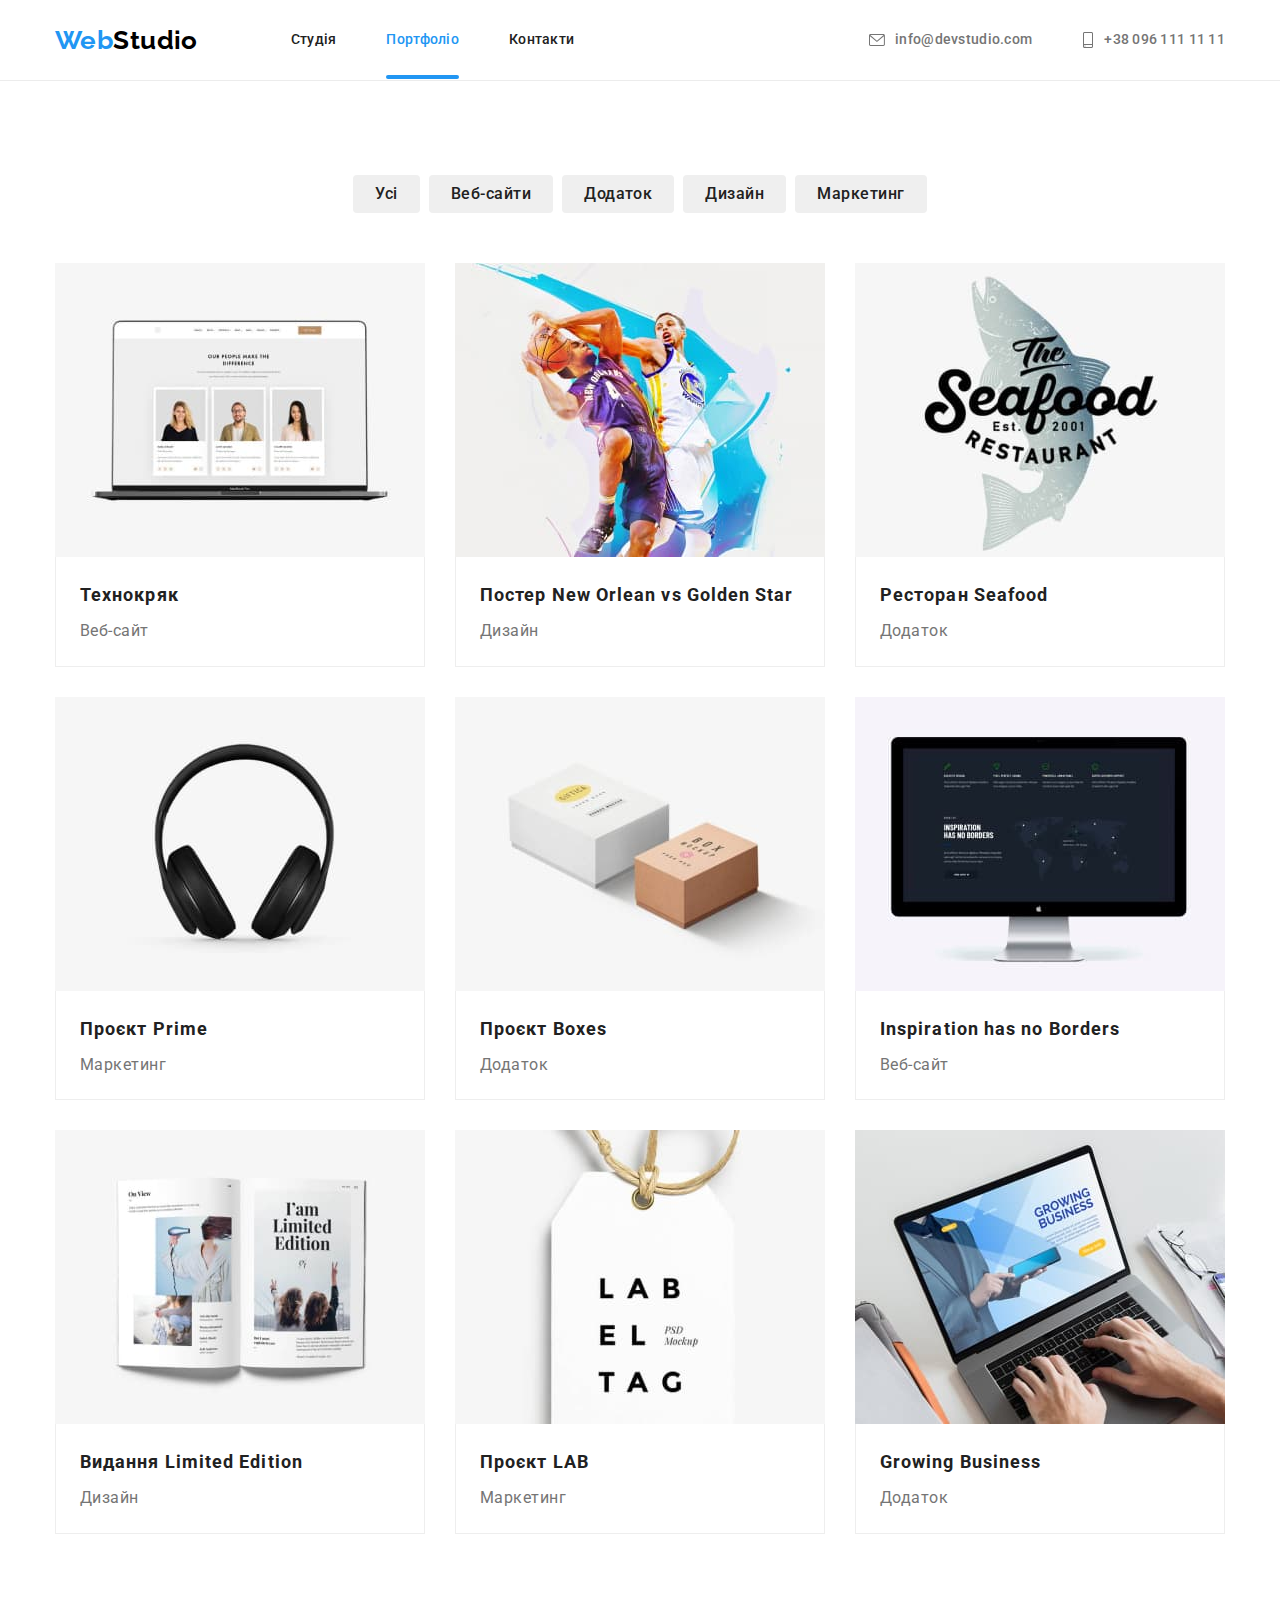
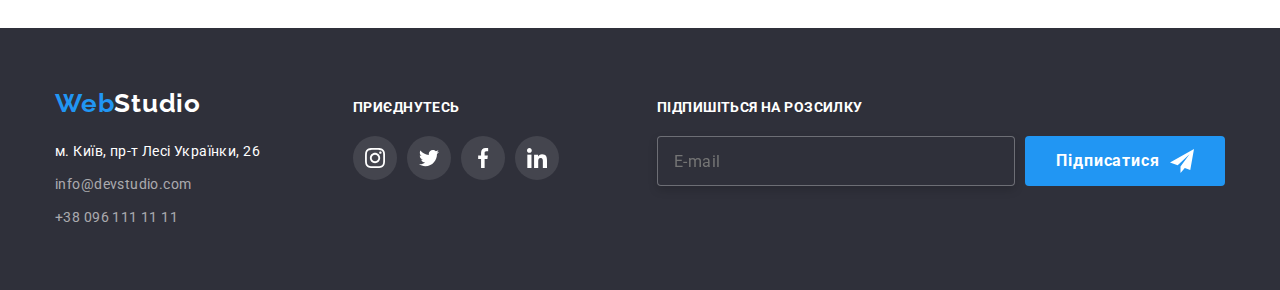
==== portfolio.html @ f1248fc9 "omg" ====
<!DOCTYPE html>
<html lang="uk">
  <head>
    <meta charset="UTF-8" />
    <meta http-equiv="X-UA-Compatible" content="IE=edge" />
    <meta name="viewport" content="width=device-width, initial-scale=1.0" />
    <link rel="preconnect" href="https://fonts.googleapis.com" />
    <link rel="preconnect" href="https://fonts.gstatic.com" crossorigin />
    <link
      href="https://fonts.googleapis.com/css2?family=Raleway:wght@700&family=Roboto:wght@400;500;700;900&display=swap"
      rel="stylesheet"
    />
    <title>Web Studio</title>
    <link
      rel="stylesheet"
      href="https://cdnjs.cloudflare.com/ajax/libs/modern-normalize/1.1.0/modern-normalize.min.css"
    />
    <link
      rel="stylesheet"
      href="https://cdnjs.cloudflare.com/ajax/libs/animate.css/4.1.1/animate.min.css"
    />
    <link rel="stylesheet" href="https://unpkg.com/aos@next/dist/aos.css" />
    <link rel="stylesheet" href="./сss/styles.css" />
    <link rel="stylesheet" href="./сss/icon.css" />
  </head>
  <body>
    <!-- Heder -->
    <header class="header">
      <nav class="container header-container">
        <a lang="en" href="./index.html" class="logo"> <span class="logoweb">Web</span>Studio </a>
        <ul class="site-nav list">
          <li class="site-nav-link"><a href="./index.html" class="link">Студія </a></li>
          <li class="site-nav-link">
            <a href="./portfolio.html" class="link curent">Портфоліо </a>
          </li>
          <li class="site-nav-link"><a href="Контакти" class="link">Контакти </a></li>
        </ul>
        <ul class="auth-nav list">
          <li class="nav-site icon-marg">
            <a href="mailto:info@devstudio.com" class="link-nav">
              <svg class="icon-nav">
                <use href="./images/symbol-defs.svg#icon-envelope"></use>
              </svg>
              info@devstudio.com
            </a>
          </li>
          <li class="nav-site">
            <a href="tel:+380961111111" class="link-nav">
              <svg class="icon-nav-list">
                <use href="./images/symbol-defs.svg#icon-smartphone"></use>
              </svg>
              +38 096 111 11 11
            </a>
          </li>
        </ul>
      </nav>
    </header>
    <main>
      <section class="section">
        <div class="container">
          <h1 class="visually-hidden">Фільтри</h1>
          <ul class="button list button-ul">
            <li class="button-li"><button type="button" class="button-portfolio">Усі</button></li>
            <li class="button-li">
              <button type="button" class="button-portfolio">Веб-сайти</button>
            </li>
            <li class="button-li">
              <button type="button" class="button-portfolio">Додаток</button>
            </li>
            <li class="button-li">
              <button type="button" class="button-portfolio">Дизайн</button>
            </li>
            <li class="button-li">
              <button type="button" class="button-portfolio">Маркетинг</button>
            </li>
          </ul>

          <ul class="foto-link">
            <li class="flex-elements">
              <a href="" class="link-filter">
                <div class="animation-portfolio">
                  <img src="./images/img1.jpg" alt="Веб-сайт" width="370" height="295" />
                  <p class="portfolio-text">
                    Ресурс пропонує комплексні пропозиції з різним рівнем функціоналу та сервісів.
                    Все це дозволить відвідувачу отримати вичерпні відомості про компанію чи
                    приватну особу.
                  </p>
                </div>
                <div class="border-foto">
                  <h2 class="filter">Технокряк</h2>
                  <p class="filter-foto">Веб-сайт</p>
                </div>
              </a>
            </li>
            <li class="flex-elements">
              <a href="" class="link-filter"
                ><div class="animation-portfolio">
                  <img src="./images/img2.jpg" alt="Веб-сайт" width="370" height="295" />
                  <p class="portfolio-text">
                    Ресурс пропонує комплексні пропозиції з різним рівнем функціоналу та сервісів.
                    Все це дозволить відвідувачу отримати вичерпні відомості про компанію чи
                    приватну особу.
                  </p>
                </div>
                <div class="border-foto">
                  <h2 class="filter">Постер New Orlean vs Golden Star</h2>
                  <p class="filter-foto">Дизайн</p>
                </div>
              </a>
            </li>
            <li class="flex-elements">
              <a href="" class="link-filter"
                ><div class="animation-portfolio">
                  <img src="./images/img3.jpg" alt="Веб-сайт" width="370" height="295" />
                  <p class="portfolio-text">
                    Ресурс пропонує комплексні пропозиції з різним рівнем функціоналу та сервісів.
                    Все це дозволить відвідувачу отримати вичерпні відомості про компанію чи
                    приватну особу.
                  </p>
                </div>
                <div class="border-foto">
                  <h2 class="filter">Ресторан Seafood</h2>
                  <p class="filter-foto">Додаток</p>
                </div></a
              >
            </li>
            <li class="flex-elements">
              <a href="" class="link-filter"
                ><div class="animation-portfolio">
                  <img src="./images/img4.jpg" alt="Веб-сайт" width="370" height="295" />
                  <p class="portfolio-text">
                    Ресурс пропонує комплексні пропозиції з різним рівнем функціоналу та сервісів.
                    Все це дозволить відвідувачу отримати вичерпні відомості про компанію чи
                    приватну особу.
                  </p>
                </div>
                <div class="border-foto">
                  <h2 class="filter">Проєкт Prime</h2>
                  <p class="filter-foto">Маркетинг</p>
                </div>
              </a>
            </li>
            <li class="flex-elements">
              <a href="" class="link-filter"
                ><div class="animation-portfolio">
                  <img src="./images/img5.jpg" alt="Веб-сайт" width="370" height="295" />
                  <p class="portfolio-text">
                    Ресурс пропонує комплексні пропозиції з різним рівнем функціоналу та сервісів.
                    Все це дозволить відвідувачу отримати вичерпні відомості про компанію чи
                    приватну особу.
                  </p>
                </div>
                <div class="border-foto">
                  <h2 class="filter">Проєкт Boxes</h2>
                  <p class="filter-foto">Додаток</p>
                </div></a
              >
            </li>
            <li class="flex-elements">
              <a href="" class="link-filter"
                ><div class="animation-portfolio">
                  <img src="./images/img6.jpg" alt="Веб-сайт" width="370" height="295" />
                  <p class="portfolio-text">
                    Ресурс пропонує комплексні пропозиції з різним рівнем функціоналу та сервісів.
                    Все це дозволить відвідувачу отримати вичерпні відомості про компанію чи
                    приватну особу.
                  </p>
                </div>
                <div class="border-foto">
                  <h2 class="filter">Inspiration has no Borders</h2>
                  <p class="filter-foto">Веб-сайт</p>
                </div></a
              >
            </li>
            <li class="flex-elements">
              <a href="" class="link-filter"
                ><div class="animation-portfolio">
                  <img src="./images/img7.jpg" alt="Веб-сайт" width="370" height="295" />
                  <p class="portfolio-text">
                    Ресурс пропонує комплексні пропозиції з різним рівнем функціоналу та сервісів.
                    Все це дозволить відвідувачу отримати вичерпні відомості про компанію чи
                    приватну особу.
                  </p>
                </div>
                <div class="border-foto">
                  <h2 class="filter">Видання Limited Edition</h2>
                  <p class="filter-foto">Дизайн</p>
                </div></a
              >
            </li>
            <li class="flex-elements">
              <a href="" class="link-filter">
                <div class="animation-portfolio">
                  <img src="./images/img8.jpg" alt="Веб-сайт" width="370" height="295" />
                  <p class="portfolio-text">
                    Ресурс пропонує комплексні пропозиції з різним рівнем функціоналу та сервісів.
                    Все це дозволить відвідувачу отримати вичерпні відомості про компанію чи
                    приватну особу.
                  </p>
                </div>
                <div class="border-foto">
                  <h2 class="filter">Проєкт LAB</h2>
                  <p class="filter-foto">Маркетинг</p>
                </div></a
              >
            </li>
            <li class="flex-elements">
              <a href="" class="link-filter"
                ><div class="animation-portfolio">
                  <img src="./images/img9.jpg" alt="Веб-сайт" width="370" height="295" />
                  <p class="portfolio-text">
                    Ресурс пропонує комплексні пропозиції з різним рівнем функціоналу та сервісів.
                    Все це дозволить відвідувачу отримати вичерпні відомості про компанію чи
                    приватну особу.
                  </p>
                </div>
                <div class="border-foto">
                  <h2 class="filter">Growing Business</h2>
                  <p class="filter-foto">Додаток</p>
                </div></a
              >
            </li>
          </ul>
        </div>
      </section>
    </main>
    <!-- adress -->
<footer class="footerbg">
      <div class="container container-foter">
        <div class="adresscont">
          <div class="logoclas">
            <a lang="en" href="./index.html" class="logofot">
              <span class="logo-fotweb">Web</span>Studio</a
            >
          </div>
          <address>
            <div class="conteiner-fot">
              <ul class="footer-nav list">
                <li class="navadress">
                  <a
                    href="https://goo.gl/maps/pRwfF4WAniWBqefx9"
                    target="_blank"
                    rel="noreferrer nofollow noopener"
                    class="footer-link navigation"
                    >м. Київ, пр-т Лесі Українки, 26
                  </a>
                </li>
                <li class="navadress">
                  <a href="mailto:info@devstudio.com" class="footer-link">info@devstudio.com</a>
                </li>
                <li class="navadress">
                  <a href="tel:+380961111111" class="footer-link">+38 096 111 11 11</a>
                </li>
              </ul>
            </div>
          </address>
        </div>
        <div class="conect footer1">
          <p class="fottext">Приєднутесь</p>
          <ul class="list-social">
            <li>
              <a href="https://www.instagram.com" class="link1">
                <svg width="20" height="20" class="icon-footer1">
                  <use href="./images/symbol-defs.svg#icon-instagram-2"></use>
                </svg>
              </a>
            </li>
            <li>
              <a href="https://twitter.com/" class="link1">
                <svg width="20" height="20" class="icon-footer1">
                  <use href="./images/symbol-defs.svg#icon-twitter-1"></use>
                </svg>
              </a>
            </li>
            <li>
              <a href="https://uk-ua.facebook.com/" class="link1">
                <svg width="20" height="20" class="icon-footer1">
                  <use href="./images/symbol-defs.svg#icon-facebook-1"></use>
                </svg>
              </a>
            </li>
            <li>
              <a href="https://ua.linkedin.com/" class="link1">
                <svg width="20" height="20" class="icon-footer1">
                  <use href="./images/symbol-defs.svg#icon-linkedin-1"></use>
                </svg>
              </a>
            </li>
          </ul>
        </div>
         <div class="box-telegram">
          <p class="fottext">Підпишіться на розсилку</p>
          <form class="box-social">
            <label for="mail" class="footer-label"> </label>
            <input type="mail" name="mail" id="mail" placeholder="E-mail" class="footer-input" />

            <button type="submit" class="button-box">
              Підписатися

              <svg width="24" height="24" class="icon-telegram">
                <use href="./images/symbol-defs.svg#icon-icon-send"></use>
              </svg>
            </button>
          </form>
        </div>
      </div>
    </footer>
    <div class="backdrop is-hidden" data-modal>
      <div class="modal">
        <button class="close-button" data-modal-close>
          <svg width="30" height="30" class="icon-close">
            <use href="./icomoon/symbol-defs.svg#icon-close"></use>
          </svg>
        </button>
      </div>
    </div>
    <script src="./js/modal.js"></script>
  </body>
</html>
    <script src="./js/modal.js"></script>
    <script>
      (() => {
        document.querySelector('.js-speaker-form').addEventListener('submit', e => {
          e.preventDefault();

          new FormData(e.currentTarget).forEach((value, name) => console.log(`${name}: ${value}`));

          e.currentTarget.reset();
        });
      })();
    </script>
  </body>
---- сss/styles.css ----
:root {
  --primary-text-color: rgba(33, 33, 33, 1);
  --logo-link-color: rgba(33, 150, 243, 1);
  --logo-color: rgba(0, 0, 0, 1);
  --primary-background-color: rgba(255, 255, 255, 1);
  --secondary-text: rgba(117, 117, 117, 1);
  --third-text: rgba(255, 255, 255, 0.6);
  --hero-color: rgba(47, 48, 58, 1);
  --active-button: rgba(24, 140, 232, 1);
  --second-background: rgba(245, 244, 250, 1);
  --color-border-heade: rgba(236, 236, 236, 1);
  --border-porfolio: rgba(238, 238, 238, 1);
  --background-overlay: rgba(196, 196, 196, 1);
}

body {
  font-family: 'Roboto', sans-serif;
  font-size: 14px;
  line-height: 1.71;
  letter-spacing: 0.03em;
  color: var(--primary-text-color);
  background-color: var(--primary-background-color);
}
/* сховав точки */

*::before *::after {
  box-sizing: border-box;
}

ul {
  list-style: none;
}

.visually-hidden {
  position: absolute;
  white-space: nowrap;
  width: 1px;
  height: 1px;
  overflow: hidden;
  border: 0;
  padding: 0;
  clip: rect(0 0 0 0);
  clip-path: inset(50%);
  margin: -1px;
}
/* pading margim */
h1,
h2,
h3,
h4,
h5,
h6,
p,
ul {
  margin: 0;
}
ul {
  padding-left: 0;
}
/* LOGOGOGOGOGOGOG */

.logo {
  font-family: 'Raleway', sans-serif;
  font-weight: 700;
  font-size: 26px;
  line-height: 1.2;
  color: var(--logo-color);
  text-decoration: none;
}
.logoweb {
  color: var(--logo-link-color);
}

.logo:focus {
  color: var(--logo-link-color);
}
/* NAVIGATION */
/* Portfolio */

.icon-marg {
  margin-right: 50px;
}

/*  полоска */
.link {
  position: relative;
  padding: 32px 0;
}
.curent::after {
  content: '';
  position: absolute;
  display: block;
  width: 100%;
  height: 4px;
  bottom: 0;
  background-color: var(--logo-link-color);
  border-radius: 2px;
}
/* полоска */
.site-nav .link {
  font-weight: 500;
  font-size: 14px;
  line-height: 1.14;
  letter-spacing: 0.02em;
  color: var(--primary-text-color);
  text-decoration: none;
  transition-duration: 250ms;
  transition-timing-function: cubic-bezier(0.4, 0, 0.2, 1);
}

.site-nav .link:hover,
.site-nav .link:focus {
  color: var(--logo-link-color);
}
/* tel+adress */
.auth-nav .link-nav {
  font-weight: 500;
  font-size: 14px;
  line-height: 1.14;
  letter-spacing: 0.02em;
  color: var(--secondary-text);
  text-decoration: none;
}
.link-nav {
  display: block;
  padding-top: 30px;
  padding-bottom: 30px;
  transition-duration: 250ms;
  transition-timing-function: cubic-bezier(0.4, 0, 0.2, 1);
}
.link-nav:hover,
.link-nav:focus {
  color: var(--logo-link-color);
}
.site-nav .link.curent {
  color: var(--logo-link-color);
}
.button-portfolio {
  font-family: inherit;
  font-weight: 500;
  font-size: 16px;
  line-height: 1.6;
  letter-spacing: 0.03em;
  border-radius: 4px;
  color: var(--primary-text-color);
  border: none;
  padding: 6px 22px;
  cursor: pointer;
  transition: background-color 250ms cubic-bezier(0.4, 0, 0.2, 1),
    color 250ms cubic-bezier(0.4, 0, 0.2, 1), box-shadow 250ms cubic-bezier(0.4, 0, 0.2, 1);
}
.button-portfolio:hover,
.button-portfolio:focus {
  background-color: var(--logo-link-color);
  color: var(--primary-background-color);
  box-shadow: 0px 3px 1px rgba(0, 0, 0, 0.1), 0px 1px 2px rgba(0, 0, 0, 0.08),
    0px 2px 2px rgba(0, 0, 0, 0.12);
}
.link-filter {
  text-decoration: none;
}
.filter {
  font-size: 18px;
  line-height: 2;
  letter-spacing: 0.06em;
  color: var(--primary-text-color);
  text-decoration: none;
  margin-bottom: 4px;
}
.filter-foto {
  font-size: 16px;
  line-height: 1.8;
  letter-spacing: 0.03em;
  color: var(--secondary-text);
  text-decoration: none;
}
/* footer */
.logofot {
  font-family: 'Raleway';
  font-style: normal;
  font-weight: 700;
  font-size: 26px;
  line-height: 1.2;
  letter-spacing: 0.03em;
  color: var(--primary-background-color);
  text-decoration: none;
}
.logo-fotweb {
  color: var(--logo-link-color);
}
/* adress */

.footer-nav .footer-link:hover,
.footer-nav .footer-link:focus {
  color: var(--logo-link-color);
}
.footer-nav :not(:first-child) {
  margin-top: 9px;
}
.footer-link {
  font-size: 14px;
  line-height: 1.7;
  letter-spacing: 0.03em;
  text-decoration: none;
  color: var(--third-text);
  transition-duration: 250ms;
  transition-timing-function: cubic-bezier(0.4, 0, 0.2, 1);
}
.navigation {
  color: var(--primary-background-color);
}

/* hero section */
.hero {
  background-image: linear-gradient(rgba(47, 48, 58, 0.4), rgba(47, 48, 58, 0.4)),
    url(../images/Img.jpg);
  max-width: 1600px;
  min-height: 600px;
  background-repeat: no-repeat;
  background-color: var(--background-overlay);
  background-size: cover;
  background-position: center;
  margin: 0 auto;
  text-align: center;
  padding-top: 200px;
  padding-bottom: 200px;
}
.hero-title {
  font-weight: 900;
  font-size: 44px;
  line-height: 1.36;
  letter-spacing: 0.06em;
  text-transform: uppercase;
  color: var(--primary-background-color);
}
.button-hero {
  font-family: inherit;
  font-weight: 700;
  font-size: 16px;
  line-height: 1.87;
  letter-spacing: 0.06em;
  color: var(--primary-background-color);
  background-color: var(--logo-link-color);
  cursor: pointer;
  border-radius: 4px;
  margin-top: 30px;
  padding: 10px 32px;
  transition: background-color 250ms cubic-bezier(0.4, 0, 0.2, 1),
    color 250ms cubic-bezier(0.4, 0, 0.2, 1), box-shadow 250ms cubic-bezier(0.4, 0, 0.2, 1);
}
.button-hero:hover,
.button-hero:focus {
  color: var(--primary-background-color);
  background-color: var(--active-button);
  box-shadow: 0px 4px 4px rgba(0, 0, 0, 0.15);
}
/* пер(peculiarities)-особливості  */
/* section 2  */

.textsextion {
  display: flex;
  gap: 30px;
}
.textbox .peculiarities :not(:first-child) {
  margin-left: 30px;
}
.peculiarities {
  font-size: 14px;
  line-height: 1.7;
  letter-spacing: 0.03em;
  text-transform: uppercase;
  margin-top: 30px;
}
.peculiarities-list {
  color: var(--secondary-text);
  margin-top: 10px;
}
/* section 3  */
.boxcard {
  display: flex;
  margin-top: 50px;
  gap: 30px;
}
.fotowork {
  width: calc((100% - 60px) / 3);
  display: flex;
  font-weight: 700;
  font-size: 14px;
  line-height: 1.14;
  text-align: center;
  text-transform: uppercase;
  color: var(--primary-background-color);
}
.section-list {
  padding-bottom: 94px;
}

.section-tittle {
  font-weight: 700;
  font-size: 36px;
  line-height: 1.16;
  letter-spacing: 0.03em;
  text-align: center;
  color: var(--primary-text-color);
}
/* section team */

.section-team {
  background-color: var(--second-background);
}
.team-foto-link {
  display: flex;
  margin-top: 50px;
}
.team-workers {
  width: calc((100% - 90px) / 4);
  background-color: var(--primary-background-color);
}
.borderteam {
  padding-top: 30px;
  padding-bottom: 30px;
}

.team-workers:not(:first-child) {
  margin-left: 30px;
}
.team-work {
  margin-top: 10px;
  margin-bottom: 16px;
  text-align: center;
  font-size: 16px;
  line-height: 1.2;
  color: var(--secondary-text);
}

.team {
  font-weight: 500;
  font-size: 16px;
  line-height: 1.2;
  color: var(--primary-text-color);
  text-align: center;
}

/* /* cursor зі значенням pointer. */
/* cursor: pointer; */
/*  */
address {
  font-style: normal;
}
.container {
  width: 1200px;
  padding-left: 15px;
  padding-right: 15px;
  margin-left: auto;
  margin-right: auto;
}
.header-container {
  display: flex;
}
.site-nav {
  display: flex;
  align-items: center;
}
.auth-nav {
  display: flex;
  align-items: center;
  margin-left: auto;
}
.logo {
  margin-left: 0;
  padding-top: 25px;
  padding-bottom: 24px;
}
.site-nav {
  margin-left: 93px;
}
.site-nav-link:not(:first-child) {
  margin-left: 50px;
}

.footerbg {
  padding-top: 60px;
  padding-bottom: 60px;
  background-color: var(--hero-color);
}

.team-workers {
  box-shadow: 0px 1px 3px rgba(0, 0, 0, 0.12), 0px 1px 1px rgba(0, 0, 0, 0.14),
    0px 2px 1px rgba(0, 0, 0, 0.2);
  border-radius: 0px 0px 4px 4px;
}
/* portfolio */
.button {
  display: flex;
  justify-content: center;
}
.button :not(:last-child) {
  margin-right: 9px;
}

.header {
  border-bottom: 1px solid var(--color-border-heade);
}
.section {
  padding-top: 94px;
  padding-bottom: 94px;
}
.foto-link {
  display: flex;
  flex-wrap: wrap;
  margin-top: 50px;
  gap: 30px;
}

.flex-elements {
  background-color: var(--primary-background-color);
}
.link-filter {
  display: block;
}
.link-filter:hover,
.link-filter:focus {
  box-shadow: 0px 1px 1px rgba(0, 0, 0, 0.12), 0px 4px 4px rgba(0, 0, 0, 0.06),
    1px 4px 6px rgba(0, 0, 0, 0.16);
}
.logoclas {
  margin-bottom: 20px;
}
.foterclass :not(:first-child) {
  margin-top: 9px;
}
.border-foto {
  border-bottom-width: 1px;
  border-bottom-style: solid;
  border-left-width: 1px;
  border-left-style: solid;
  border-right-width: 1px;
  border-right-style: solid;
  border-color: var(--border-porfolio);
  padding-top: 20px;
  padding-bottom: 20px;
  padding-left: 24px;
  padding-right: 24px;
}
.border-foto {
  display: block;
}
img {
  display: block;
  height: auto;
  max-width: 100%;
}
/* /testststststststs */
.footerbg {
  display: flex;
  align-items: baseline;
}
---- сss/icon.css ----
:root {
  --hover-icon: rgba(117, 117, 117, 1);
  --primary-text-color: rgba(33, 33, 33, 1);
  --logo-link-color: rgba(33, 150, 243, 1);
  --logo-color: rgba(0, 0, 0, 1);
  --primary-background-color: rgba(255, 255, 255, 1);
  --secondary-text: rgba(117, 117, 117, 1);
  --third-text: rgba(255, 255, 255, 0.6);
  --hero-color: rgba(47, 48, 58, 1);
  --active-button: rgba(24, 140, 232, 1);
  --second-background: rgba(245, 244, 250, 1);
  --color-border-heade: rgba(236, 236, 236, 1);
  --border-porfolio: rgba(238, 238, 238, 1);
  --color-mini-iconrgbargba: rgba(175, 177, 184, 1);
  --background-overlay: rgba(196, 196, 196, 1);
  --portfolio-hover: rgba(33, 150, 243, 0.9);
  --border-modal-: rgba(33, 33, 33, 0.2);
}

.icon-nav {
  display: block;
  height: 20px;
  width: 16px;
  margin-right: 10px;
  fill: var(--hover-icon);
}
.icon-nav-list {
  display: block;
  height: 16px;
  width: 12px;
  margin-right: 10px;
  fill: var(--hover-icon);
}

.link-nav {
  display: flex;
  align-items: center;
  transition-duration: 250ms;
  transition-timing-function: cubic-bezier(0.4, 0, 0.2, 1);
}
.link-nav:hover svg,
.link-nav:focus svg {
  fill: var(--logo-link-color);
}

.icon-list {
  display: flex;
  align-items: center;
  justify-content: center;
  width: 270px;
  height: 120px;
  background-color: #f5f4fa;
  border-radius: 4px;
}
.antena {
  width: 70px;
  height: 70px;
}
.pading-list {
  margin-bottom: 50px;
}

.fottext {
  color: var(--primary-background-color);
  font-weight: 700;
  font-size: 14px;
  line-height: 1.14;
  letter-spacing: 0.03em;
  text-transform: uppercase;
}

.container-foter {
  display: flex;
  align-items: baseline;
}

.conect {
  margin-left: 93px;
}
.container .list-social {
  display: flex;
  align-items: baseline;
  gap: 10px;
  margin-top: 20px;
}
.footer1 .link1 {
  width: 44px;
  height: 44px;
  display: flex;
  border-radius: 50px;
  justify-content: center;
  align-items: center;
  background-color: rgba(255, 255, 255, 0.1);
  fill: var(--primary-background-color);
  transition-duration: 250ms;
  transition-timing-function: cubic-bezier(0.4, 0, 0.2, 1);
}
.footer1 .link1:hover,
.footer1 .link1:focus {
  background-color: var(--logo-link-color);
  fill: var(--primary-background-color);
}
.footer2 .link2 {
  width: 44px;
  height: 44px;
  display: flex;
  border-radius: 50px;
  justify-content: center;
  align-items: center;
  background-color: var(--primary-background-color);
  fill: var(--color-mini-iconrgbargba);
  transition-duration: 250ms;
  transition-timing-function: cubic-bezier(0.4, 0, 0.2, 1);
}
.footer2 .link2:hover,
.footer2 .link2:focus {
  background-color: var(--logo-link-color);
  fill: var(--primary-background-color);
}
.footer2 {
  display: flex;
  justify-content: center;
  gap: 10px;
}
.list-comandos {
  display: flex;
}

.footer3 .link3 {
  width: 170px;
  height: 92px;
  display: flex;
  justify-content: center;
  align-items: center;
  border: 1px solid rgba(175, 177, 184, 1);
  background-color: var(--primary-background-color);
  fill: var(--color-mini-iconrgbargba);
  gap: 30px;
  border-radius: 4px;
  transition-duration: 250ms;
  transition-timing-function: cubic-bezier(0.4, 0, 0.2, 1);
}
.footer3 .link3:hover,
.footer3 .link3:focus {
  fill: rgba(33, 150, 243, 1);
  background-color: var(--primary-background-color);
  border: 1px solid var(--logo-link-color);
}
.list-social3 {
  display: flex;
  gap: 30px;
}
/*  5 дз */
/*  !!!!!!!!!!!!!!!!!!!!!!!!!!!!!*/
/* .box-thumb:hover::before {
  opacity: 1;
} */
.box-thumb {
  position: relative;
}
.text-programe {
  width: 100%;
  height: 70px;
  position: absolute;
  display: flex;
  justify-content: center;
  align-items: center;
  background-color: rgba(47, 48, 58, 0.8);
  left: 0;
  bottom: 0;
}
/* !!!!!!!!!!!!!!!!!!!!!!!!!!!! */
/* PORTFOLIO */
.animation-portfolio {
  position: relative;
  overflow: hidden;
}

.portfolio-text {
  display: block;
  position: absolute;
  width: 100%;
  height: 100%;
  padding: 63px 24px;
  top: 0;
  left: 0;
  font-size: 18px;
  line-height: 1.4;
  letter-spacing: 0.03em;
  color: var(--primary-background-color);
  transform: translateY(100%);
  transition-duration: 250ms;
  transition-timing-function: cubic-bezier(0.4, 0, 0.2, 1);
}

.flex-elements:hover .portfolio-text {
  transform: translateY(0);
  background-color: var(--portfolio-hover);
}
/* PORTFOLIO */
/* modal+backdrop */
.backdrop {
  position: fixed;
  top: 0;
  left: 0;
  width: 100%;
  height: 100vh;
  background: rgba(0, 0, 0, 0.2);
  opacity: 1;
  transition: 250ms cubic-bezier(0.4, 0, 0.2, 1);
}
.modal {
  flex-direction: column;
  width: 521px;
  height: 581px;
  position: absolute;
  top: 50%;
  left: 50%;
  background-color: var(--primary-background-color);
  box-shadow: 0px 1px 3px rgba(0, 0, 0, 0.12), 0px 1px 1px rgba(0, 0, 0, 0.14),
    0px 2px 1px rgba(0, 0, 0, 0.2);
  border-radius: 4px;
  transform: translate(-50%, -50%) scale(1);
  transition: transform 250ms cubic-bezier(0.4, 0, 0.2, 1);
}
.is-hidden {
  opacity: 0;
  visibility: hidden;
  pointer-events: none;
}
.backdrop .is-hidden .modal {
  transform: translate(-50%, -50%) scale(0.7);
}
.close-button {
  display: flex;
  justify-content: center;
  align-items: center;
  position: absolute;
  width: 30px;
  height: 30px;
  right: 8px;
  top: 8px;
  border-radius: 50px;
  cursor: pointer;
  border: 1px solid rgba(0, 0, 0, 0.1);
}
/* icon button */
.icon-close {
  position: absolute;
  border-radius: 50px;
  border: 1px solid rgba(0, 0, 0, 0.1);
  background-color: var(--primary-background-color);
}
.close-button:hover,
.close-button:focus {
  fill: var(--logo-link-color);
}

/* Adds animation when hovering. */
.box-telegram {
  margin-left: auto;
}
.footer-input {
  width: 358px;
  height: 50px;
  padding-left: 16px;
  border: 1px solid rgba(255, 255, 255, 0.3);
  filter: drop-shadow(0px 4px 4px rgba(0, 0, 0, 0.15));
  border-radius: 4px;
  background-color: var(--hero-color);
  font-size: 16px;
  line-height: 1.25;
  color: rgba(255, 255, 255, 0.6);
  display: flex;
  align-items: center;
  letter-spacing: 0.03em;
}

.box-social {
  display: flex;
  margin-top: 20px;
}
.button-box > .icon-telegram {
  margin-left: 10px;
}
.button-box {
  width: 200px;
  display: flex;
  align-items: center;
  justify-content: center;
  margin-left: 10px;
  font-family: inherit;
  font-weight: 700;
  font-size: 16px;
  line-height: 1.87;
  letter-spacing: 0.06em;
  color: var(--primary-background-color);
  background-color: var(--logo-link-color);
  cursor: pointer;
  border: none;
  border-radius: 4px;
  transition: background-color 250ms cubic-bezier(0.4, 0, 0.2, 1),
    color 250ms cubic-bezier(0.4, 0, 0.2, 1), box-shadow 250ms cubic-bezier(0.4, 0, 0.2, 1);
}
.button-box:hover,
.button-box:focus {
  color: var(--primary-background-color);
  background-color: var(--active-button);
  box-shadow: 0px 4px 4px rgba(0, 0, 0, 0.15);
}

.button-moadal {
  font-family: inherit;
  font-weight: 700;
  font-size: 16px;
  line-height: 1.87;
  letter-spacing: 0.06em;
  color: var(--primary-background-color);
  background-color: var(--logo-link-color);
  cursor: pointer;
  border-radius: 4px;
  padding: 10px 32px;
  transition: background-color 250ms cubic-bezier(0.4, 0, 0.2, 1),
    color 250ms cubic-bezier(0.4, 0, 0.2, 1), box-shadow 250ms cubic-bezier(0.4, 0, 0.2, 1);
}
.button-modal:hover,
.button-modal:focus {
  color: var(--primary-background-color);
  background-color: var(--active-button);
  box-shadow: 0px 4px 4px rgba(0, 0, 0, 0.15);
}

.button-moadal {
  font-family: inherit;
  font-weight: 700;
  font-size: 16px;
  line-height: 1.87;
  letter-spacing: 0.06em;
  color: var(--primary-background-color);
  background-color: var(--logo-link-color);
  cursor: pointer;
  border-radius: 4px;
  padding: 10px 32px;
  transition: background-color 250ms cubic-bezier(0.4, 0, 0.2, 1),
    color 250ms cubic-bezier(0.4, 0, 0.2, 1), box-shadow 250ms cubic-bezier(0.4, 0, 0.2, 1);
}
.button-modal:hover,
.button-modal:focus {
  color: var(--primary-background-color);
  background-color: var(--active-button);
  box-shadow: 0px 4px 4px rgba(0, 0, 0, 0.15);
}

.modal-text {
  font-style: normal;
  font-weight: 700;
  font-size: 20px;
  line-height: 1.15;
  text-align: center;
  letter-spacing: 0.03em;
  margin-bottom: 2px;
}
.button-modal {
  font-weight: 700;
  font-size: 16px;
  line-height: 1.87;
  letter-spacing: 0.06em;
  color: var(--primary-background-color);
  background-color: var(--logo-link-color);
  cursor: pointer;
  border: none;
  border-radius: 4px;
  padding: 10px 52px;
  margin-top: 30px;
  transition: background-color 250ms cubic-bezier(0.4, 0, 0.2, 1),
    color 250ms cubic-bezier(0.4, 0, 0.2, 1), box-shadow 250ms cubic-bezier(0.4, 0, 0.2, 1);
}
.button-modal:hover,
.button-modal:focus {
  color: var(--primary-background-color);
  background-color: var(--active-button);
  box-shadow: 0px 4px 4px rgba(0, 0, 0, 0.15);
}
.modal {
  padding: 40px 40px;
}
.contract-text {
  color: var(--secondary-text);
  border-radius: 4px;
  transition: border 2500ms cubic-bezier(0.4, 0, 0.2, 1);
  margin-top: 20px;
}

.contract-link {
  color: var(--logo-link-color);
  text-decoration: none;
  text-decoration-line: underline;
}
.modal-transformation {
  display: flex;
  flex-direction: column;
  margin-top: 10px;
}
.input-wrap {
  position: relative;
}
.modal-transformation svg {
  position: absolute;
  top: 50%;
  left: 12px;
  transform: translatey(-50%);
}
textarea::placeholder {
  color: rgba(117, 117, 117, 0.5);
  font-style: normal;
  font-weight: 400;
  font-size: 12px;
  line-height: 1.15;
  letter-spacing: 0.01em;
}
textarea {
  resize: none;
  border: 1px solid var(--border-modal-);
  border-radius: 4px;
  padding: 0;
  padding-left: 16px;
  padding-top: 12px;
  outline: none;
  transition: border 250ms cubic-bezier(0.4, 0, 0.2, 1);
  font-style: normal;
  font-weight: 400;
  font-size: 12px;
  line-height: 1.15;
  letter-spacing: 0.01em;
}

.modal-transformation input {
  width: 100%;
  height: 40px;
  padding-left: 42px;
  border-radius: 4px;
  border: 1px solid var(--border-modal-);
  outline: none;
  transition: border 250ms cubic-bezier(0.4, 0, 0.2, 1);
}

.modal-transformation > .primary-label {
  display: flex;
  flex-direction: column;
  font-weight: 400;
  font-size: 12px;
  line-height: 1.14;
  letter-spacing: 0.01em;
  color: var(--secondary-text);
  margin-bottom: 4px;
}
.modal-submit {
  display: flex;
  justify-content: center;
}
.modal-transformation svg {
  transition: fill 250ms cubic-bezier(0.4, 0, 0.2, 1);
}
.modal-transformation:focus-within svg {
  fill: var(--logo-link-color);
}
.modal-transformation:focus-within textarea {
  border: 1px solid var(--logo-link-color);
}
.modal-transformation:focus-within input {
  border: 1px solid var(--logo-link-color);
}

.label {
  display: flex;
  align-items: center;
  justify-content: center;
}
.checkbox {
  position: absolute;
  width: 1px;
  height: 1px;
  overflow: hidden;
  border: 0;
  padding: 0;
  clip: rect(0 0 0 0);
  margin: -1px;
}
.checkbox:checked + .icon-contr {
  background-color: var(--logo-link-color);
  background-size: contain;
  background-origin: content-box;
  border-color: var(--logo-link-color);
}

.icon-contr {
  display: inline-block;
  border: 2px solid var(--primary-text-color);
  border-radius: 2px;
  margin-right: 10px;
}
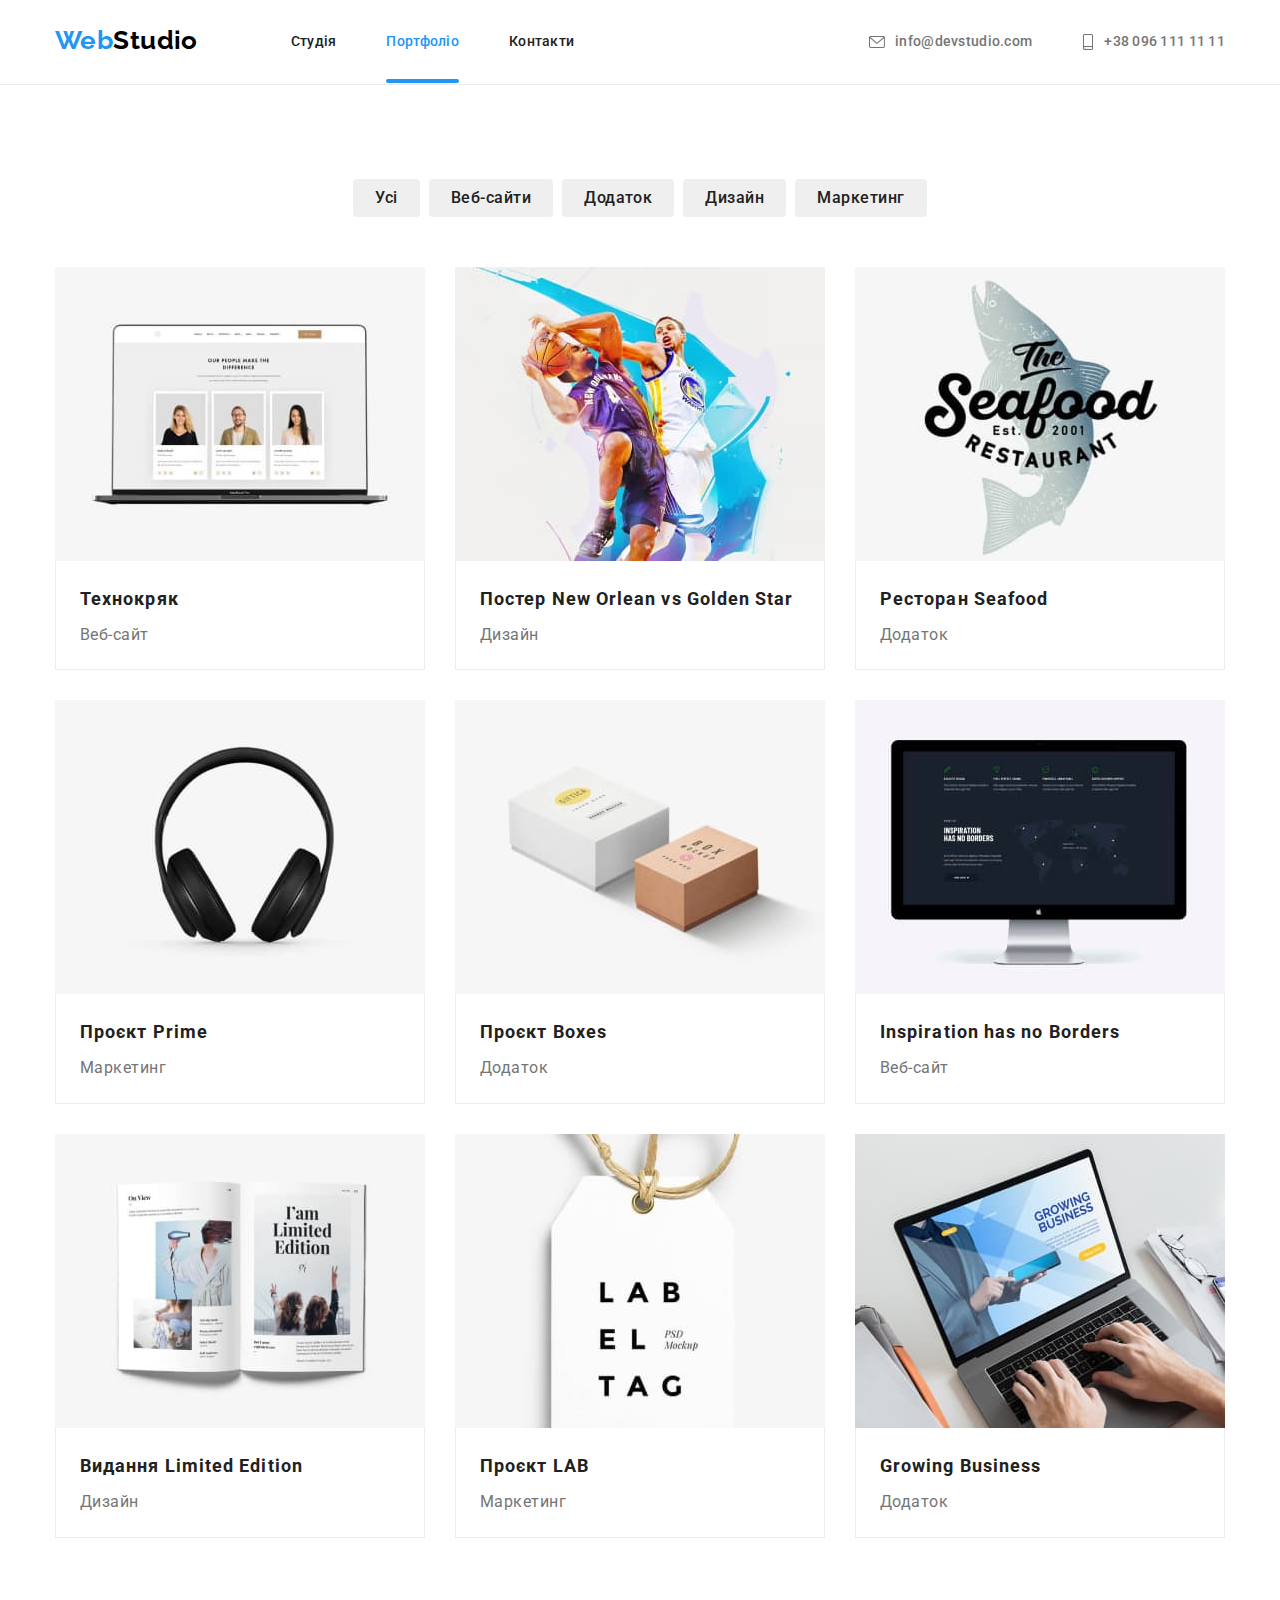
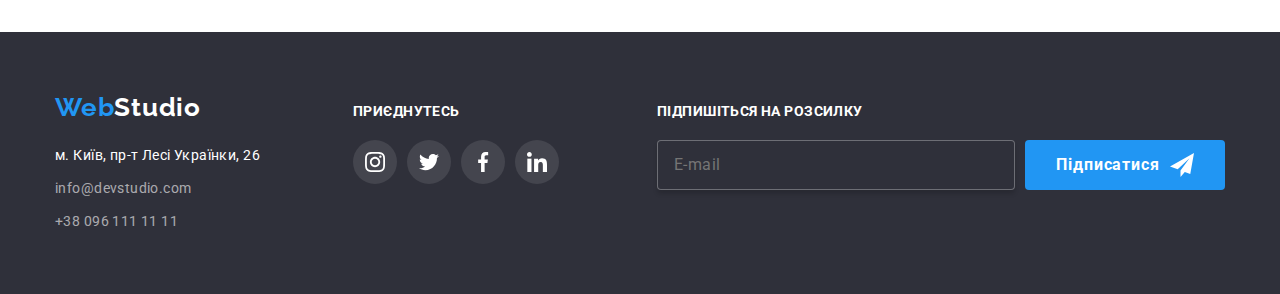
==== commit 54e37d5a: "home work" ====
--- a/portfolio.html
+++ b/portfolio.html
@@ -15,38 +15,48 @@
       rel="stylesheet"
       href="https://cdnjs.cloudflare.com/ajax/libs/modern-normalize/1.1.0/modern-normalize.min.css"
     />
+     <link
+      rel="stylesheet"
+      href="https://cdnjs.cloudflare.com/ajax/libs/modern-normalize/1.1.0/modern-normalize.min.css"
+    />
     <link
       rel="stylesheet"
       href="https://cdnjs.cloudflare.com/ajax/libs/animate.css/4.1.1/animate.min.css"
     />
     <link rel="stylesheet" href="https://unpkg.com/aos@next/dist/aos.css" />
     <link rel="stylesheet" href="./сss/styles.css" />
-    <link rel="stylesheet" href="./сss/icon.css" />
+    <link rel="stylesheet" href="./css/main.min.css" />
   </head>
   <body>
     <!-- Heder -->
-    <header class="header">
-      <nav class="container header-container">
-        <a lang="en" href="./index.html" class="logo"> <span class="logoweb">Web</span>Studio </a>
-        <ul class="site-nav list">
-          <li class="site-nav-link"><a href="./index.html" class="link">Студія </a></li>
-          <li class="site-nav-link">
-            <a href="./portfolio.html" class="link curent">Портфоліо </a>
-          </li>
-          <li class="site-nav-link"><a href="Контакти" class="link">Контакти </a></li>
+     <header class="header">
+      <nav class="container header__container">
+        <a lang="en" href="./index.html" class="header__logo">
+          <span class="header__logoweb">Web</span>Studio
+        </a>
+        <ul class="navigation list">
+          <li class="navigation__item">
+            <a href="./index.html" class="navigation__link ">Студія </a>
+          </li>
+          <li class="navigation__item">
+            <a href="./portfolio.html" class="navigation__link curent">Портфоліо </a>
+          </li>
+          <li class="navigation__item">
+            <a href="Контакти" class="navigation__link">Контакти </a>
+          </li>
         </ul>
-        <ul class="auth-nav list">
-          <li class="nav-site icon-marg">
-            <a href="mailto:info@devstudio.com" class="link-nav">
-              <svg class="icon-nav">
+        <ul class="ligament list">
+          <li class="ligament__item ligament__item--marg">
+            <a href="mailto:info@devstudio.com" class="ligament__link">
+              <svg class="ligament__icon">
                 <use href="./images/symbol-defs.svg#icon-envelope"></use>
               </svg>
               info@devstudio.com
             </a>
           </li>
-          <li class="nav-site">
-            <a href="tel:+380961111111" class="link-nav">
-              <svg class="icon-nav-list">
+          <li class="ligament__item">
+            <a href="tel:+380961111111" class="ligament__link">
+              <svg class="ligament__icon--smartfone">
                 <use href="./images/symbol-defs.svg#icon-smartphone"></use>
               </svg>
               +38 096 111 11 11
@@ -59,7 +69,7 @@
       <section class="section">
         <div class="container">
           <h1 class="visually-hidden">Фільтри</h1>
-          <ul class="button list button-ul">
+          <ul class="button list">
             <li class="button-li"><button type="button" class="button-portfolio">Усі</button></li>
             <li class="button-li">
               <button type="button" class="button-portfolio">Веб-сайти</button>
@@ -225,7 +235,7 @@
       </section>
     </main>
     <!-- adress -->
-<footer class="footerbg">
+  <footer class="footerbg">
       <div class="container container-foter">
         <div class="adresscont">
           <div class="logoclas">
@@ -241,7 +251,7 @@
                     href="https://goo.gl/maps/pRwfF4WAniWBqefx9"
                     target="_blank"
                     rel="noreferrer nofollow noopener"
-                    class="footer-link navigation"
+                    class="footer-link navigat"
                     >м. Київ, пр-т Лесі Українки, 26
                   </a>
                 </li>
@@ -288,7 +298,7 @@
             </li>
           </ul>
         </div>
-         <div class="box-telegram">
+        <div class="box-telegram">
           <p class="fottext">Підпишіться на розсилку</p>
           <form class="box-social">
             <label for="mail" class="footer-label"> </label>
--- a/css/main.min.css
+++ b/css/main.min.css
@@ -0,0 +1 @@
+.button,.label,.modal-submit,.close-button,.button-box,.client__container .client__container--link,.boxthumb__description,.workard__list,.social-icon,.peculiarities,.ligament__link,.ligament,.navigation{display:-webkit-box;display:-ms-flexbox;display:flex;-webkit-box-align:center;-ms-flex-align:center;align-items:center;-webkit-box-pack:center;-ms-flex-pack:center;justify-content:center}body{font-family:"Roboto",sans-serif;font-size:14px;line-height:1.71;letter-spacing:.03em}.button-portfolio,.button-modal,.button-box,.client__container .client__container--link,.hero__button,.hero__button--additionally,.ligament__link{-webkit-transition:background-color 250ms cubic-bezier(0.4, 0, 0.2, 1),color 250ms cubic-bezier(0.4, 0, 0.2, 1),-webkit-box-shadow 250ms cubic-bezier(0.4, 0, 0.2, 1);transition:background-color 250ms cubic-bezier(0.4, 0, 0.2, 1),color 250ms cubic-bezier(0.4, 0, 0.2, 1),-webkit-box-shadow 250ms cubic-bezier(0.4, 0, 0.2, 1);transition:background-color 250ms cubic-bezier(0.4, 0, 0.2, 1),color 250ms cubic-bezier(0.4, 0, 0.2, 1),box-shadow 250ms cubic-bezier(0.4, 0, 0.2, 1);transition:background-color 250ms cubic-bezier(0.4, 0, 0.2, 1),color 250ms cubic-bezier(0.4, 0, 0.2, 1),box-shadow 250ms cubic-bezier(0.4, 0, 0.2, 1),-webkit-box-shadow 250ms cubic-bezier(0.4, 0, 0.2, 1)}body{color:#212121;background-color:#fff}.header{border-bottom:1px solid #ececec}.header__container{display:-webkit-box;display:-ms-flexbox;display:flex}.header__logo{font-family:"Raleway",sans-serif;font-weight:700;font-size:26px;line-height:1.2;color:#000;text-decoration:none;margin-left:0;padding-top:25px;padding-bottom:24px}.header__logoweb{color:#2196f3}.ligament__item--marg{margin-right:50px}.navigation__link{position:relative;padding:32px 0}.curent::after{content:"";position:absolute;display:block;width:100%;height:4px;bottom:-2px;background-color:#2196f3;border-radius:2px}.navigation__link{font-weight:500;font-size:14px;line-height:1.14;letter-spacing:.02em;color:#212121;text-decoration:none;-webkit-transition-duration:250ms;transition-duration:250ms;-webkit-transition-timing-function:cubic-bezier(0.4, 0, 0.2, 1);transition-timing-function:cubic-bezier(0.4, 0, 0.2, 1)}.navigation .navigation__link:hover,.navigation .navigation__link:focus{color:#2196f3}.navigation{margin-left:93px}.navigation__link.curent{color:#2196f3}.navigation__item:not(:first-child){margin-left:50px}.ligament{margin-left:auto}.ligament .ligament__link{font-weight:500;font-size:14px;line-height:1.14;letter-spacing:.02em;color:#757575;text-decoration:none}.ligament__link{padding-top:32px;padding-bottom:32px}.ligament__link:hover,.ligament__link:focus{color:#2196f3}.ligament__link:hover svg,.ligament__link:focus svg{fill:#2196f3}.ligament__icon{display:block;height:20px;width:16px;margin-right:10px;fill:#757575}.ligament__icon--smartfone{display:block;height:16px;width:12px;margin-right:10px;fill:#757575}.hero{background-image:-webkit-gradient(linear, left top, left bottom, from(rgba(47, 48, 58, 0.4)), to(rgba(47, 48, 58, 0.4))),url(../images/Img.jpg);background-image:linear-gradient(rgba(47, 48, 58, 0.4), rgba(47, 48, 58, 0.4)),url(../images/Img.jpg);max-width:1600px;min-height:600px;background-repeat:no-repeat;background-color:#c4c4c4;background-size:cover;background-position:center;margin:0 auto;text-align:center;padding-top:200px;padding-bottom:200px}.hero__title{font-weight:900;font-size:44px;line-height:1.36;letter-spacing:.06em;text-transform:uppercase;color:#fff}.hero__button--additionally{font-family:inherit;font-weight:500;font-size:16px;line-height:1.6;letter-spacing:.03em;border-radius:4px;color:#212121;border:none;padding:6px 22px;cursor:pointer}.hero__button--additionally:hover,.hero__button--additionally:focus{background-color:#2196f3;color:#fff;-webkit-box-shadow:0px 3px 1px rgba(0,0,0,.1),0px 1px 2px rgba(0,0,0,.08),0px 2px 2px rgba(0,0,0,.12);box-shadow:0px 3px 1px rgba(0,0,0,.1),0px 1px 2px rgba(0,0,0,.08),0px 2px 2px rgba(0,0,0,.12)}.hero__button{font-family:inherit;font-weight:700;font-size:16px;line-height:1.87;letter-spacing:.06em;color:#fff;background-color:#2196f3;cursor:pointer;border-radius:4px;margin-top:30px;padding:10px 32px}.button-hero:hover,.button-hero:focus{color:#fff;background-color:#188ce8;-webkit-box-shadow:0px 4px 4px rgba(0,0,0,.15);box-shadow:0px 4px 4px rgba(0,0,0,.15)}.benefits__list{display:-webkit-box;display:-ms-flexbox;display:flex;gap:30px}.peculiarities{width:270px;height:120px;background-color:#f5f4fa;border-radius:4px}.peculiarities__icon{width:70px;height:70px}.benefist__item .peculiarities__header :not(:first-child){margin-left:30px}.peculiarities__header{font-size:14px;line-height:1.7;letter-spacing:.03em;text-transform:uppercase;margin-top:30px}.peculiarities__text{color:#757575;margin-top:10px}.benefits__section{padding-top:94px;padding-bottom:94px}.section__team{background-color:#f5f4fa}.team-foto__list{display:-webkit-box;display:-ms-flexbox;display:flex;margin-top:50px}.team-foto__item{width:calc((100% - 90px)/4);background-color:#fff;-webkit-box-shadow:0px 1px 3px rgba(0,0,0,.12),0px 1px 1px rgba(0,0,0,.14),0px 2px 1px rgba(0,0,0,.2);box-shadow:0px 1px 3px rgba(0,0,0,.12),0px 1px 1px rgba(0,0,0,.14),0px 2px 1px rgba(0,0,0,.2);border-radius:0px 0px 4px 4px}.team-foto__item:not(:first-child){margin-left:30px}.team{padding-top:30px;padding-bottom:30px}.team__name{font-weight:500;font-size:16px;line-height:1.2;color:#212121;text-align:center}.team__position{margin-top:10px;margin-bottom:16px;text-align:center;font-size:16px;line-height:1.2;color:#757575}.client__container--list{display:-webkit-box;display:-ms-flexbox;display:flex;gap:30px}.social-icon{gap:10px}.social-icon .social-icon__link{width:44px;height:44px;display:-webkit-box;display:-ms-flexbox;display:flex;border-radius:50px;-webkit-box-pack:center;-ms-flex-pack:center;justify-content:center;-webkit-box-align:center;-ms-flex-align:center;align-items:center;background-color:#fff;fill:#afb1b8;-webkit-transition-duration:250ms;transition-duration:250ms;-webkit-transition-timing-function:cubic-bezier(0.4, 0, 0.2, 1);transition-timing-function:cubic-bezier(0.4, 0, 0.2, 1)}.social-icon .social-icon__link:hover,.social-icon .social-icon__link:focus{background-color:#2196f3;fill:#fff}.work{margin-bottom:94px}.work__header--margin{margin-bottom:50px}.work__header{font-weight:700;font-size:36px;line-height:1.16;letter-spacing:.03em;text-align:center;color:#212121}.workcard{display:-webkit-box;display:-ms-flexbox;display:flex;gap:30px}.workard__list{width:calc((100% - 60px)/3);font-weight:700;font-size:14px;line-height:1.14;text-transform:uppercase;color:#fff}.boxthumb{position:relative}.boxthumb__description{width:100%;height:70px;position:absolute;background-color:rgba(47,48,58,.8);left:0;bottom:0}.client__container .client__container--link{width:170px;height:92px;border:1px solid #afb1b8;background-color:#fff;fill:#afb1b8;gap:30px;border-radius:4px}.client__container .client__container--link:hover,.client__container .client__container--link:focus{fill:#2196f3;background-color:#fff;border:1px solid #2196f3}.footerbg{display:-webkit-box;display:-ms-flexbox;display:flex;-webkit-box-align:baseline;-ms-flex-align:baseline;align-items:baseline;padding-top:60px;padding-bottom:60px;background-color:#2f303a}.link-filter{text-decoration:none}.filter{font-size:18px;line-height:2;letter-spacing:.06em;color:#212121;text-decoration:none;margin-bottom:4px}.filter-foto{font-size:16px;line-height:1.8;letter-spacing:.03em;color:#757575;text-decoration:none}.container-foter{display:-webkit-box;display:-ms-flexbox;display:flex;-webkit-box-align:baseline;-ms-flex-align:baseline;align-items:baseline}.logofot{font-family:"Raleway";font-style:normal;font-weight:700;font-size:26px;line-height:1.2;letter-spacing:.03em;color:#fff;text-decoration:none}.logo-fotweb{color:#2196f3}.logoclas{margin-bottom:20px}.footer-nav .footer-link:hover,.footer-nav .footer-link:focus{color:#2196f3}.footer-nav :not(:first-child){margin-top:9px}.footer-link{font-size:14px;line-height:1.7;letter-spacing:.03em;text-decoration:none;color:rgba(255,255,255,.6);-webkit-transition-duration:250ms;transition-duration:250ms;-webkit-transition-timing-function:cubic-bezier(0.4, 0, 0.2, 1);transition-timing-function:cubic-bezier(0.4, 0, 0.2, 1)}.navigat{color:#fff}.box-telegram{margin-left:auto}.fottext{color:#fff;font-weight:700;font-size:14px;line-height:1.14;letter-spacing:.03em;text-transform:uppercase}.box-social{display:-webkit-box;display:-ms-flexbox;display:flex;margin-top:20px}.footer-input{width:358px;height:50px;padding-left:16px;border:1px solid rgba(255,255,255,.3);-webkit-box-shadow:0px 4px 4px rgba(0,0,0,.15);box-shadow:0px 4px 4px rgba(0,0,0,.15);border-radius:4px;background-color:#2f303a;font-size:16px;line-height:1.25;color:rgba(255,255,255,.6);letter-spacing:.03em}.button-box>.icon-telegram{margin-left:10px}.button-box{width:200px;margin-left:10px;font-family:inherit;font-weight:700;font-size:16px;line-height:1.87;letter-spacing:.06em;color:#fff;background-color:#2196f3;cursor:pointer;border:none;border-radius:4px}.button-box:hover,.button-box:focus{color:#fff;background-color:#188ce8;-webkit-box-shadow:0px 4px 4px rgba(0,0,0,.15);box-shadow:0px 4px 4px rgba(0,0,0,.15)}.footer1 .link1{width:44px;height:44px;display:-webkit-box;display:-ms-flexbox;display:flex;border-radius:50px;-webkit-box-pack:center;-ms-flex-pack:center;justify-content:center;-webkit-box-align:center;-ms-flex-align:center;align-items:center;background-color:rgba(255,255,255,.1);fill:#fff;-webkit-transition-duration:250ms;transition-duration:250ms;-webkit-transition-timing-function:cubic-bezier(0.4, 0, 0.2, 1);transition-timing-function:cubic-bezier(0.4, 0, 0.2, 1)}.footer1 .link1:hover,.footer1 .link1:focus{background-color:#2196f3;fill:#fff}.conect{margin-left:93px}.list-social{display:-webkit-box;display:-ms-flexbox;display:flex;-webkit-box-align:baseline;-ms-flex-align:baseline;align-items:baseline;gap:10px;margin-top:20px}.backdrop{position:fixed;top:0;left:0;width:100%;height:100vh;background:rgba(0,0,0,.2);opacity:1;-webkit-transition:250ms cubic-bezier(0.4, 0, 0.2, 1);transition:250ms cubic-bezier(0.4, 0, 0.2, 1)}.modal{-webkit-box-orient:vertical;-webkit-box-direction:normal;-ms-flex-direction:column;flex-direction:column;width:521px;height:581px;position:absolute;top:50%;left:50%;background-color:#fff;-webkit-box-shadow:0px 1px 3px rgba(0,0,0,.12),0px 1px 1px rgba(0,0,0,.14),0px 2px 1px rgba(0,0,0,.2);box-shadow:0px 1px 3px rgba(0,0,0,.12),0px 1px 1px rgba(0,0,0,.14),0px 2px 1px rgba(0,0,0,.2);border-radius:4px;-webkit-transform:translate(-50%, -50%) scale(1);transform:translate(-50%, -50%) scale(1);-webkit-transition:-webkit-transform 250ms cubic-bezier(0.4, 0, 0.2, 1);transition:-webkit-transform 250ms cubic-bezier(0.4, 0, 0.2, 1);transition:transform 250ms cubic-bezier(0.4, 0, 0.2, 1);transition:transform 250ms cubic-bezier(0.4, 0, 0.2, 1), -webkit-transform 250ms cubic-bezier(0.4, 0, 0.2, 1)}.is-hidden{opacity:0;visibility:hidden;pointer-events:none}.backdrop .is-hidden .modal{-webkit-transform:translate(-50%, -50%) scale(0.7);transform:translate(-50%, -50%) scale(0.7)}.close-button{position:absolute;width:30px;height:30px;right:8px;top:8px;border-radius:50px;cursor:pointer;border:1px solid rgba(0,0,0,.1)}.icon-close{position:absolute;border-radius:50px;border:1px solid rgba(0,0,0,.1);background-color:#fff}.close-button:hover,.close-button:focus{fill:#2196f3}.modal-text{font-style:normal;font-weight:700;font-size:20px;line-height:1.15;text-align:center;letter-spacing:.03em;margin-bottom:2px}.button-modal{font-weight:700;font-size:16px;line-height:1.87;letter-spacing:.06em;color:#fff;background-color:#2196f3;cursor:pointer;border:none;border-radius:4px;padding:10px 52px;margin-top:30px}.button-modal:hover,.button-modal:focus{color:#fff;background-color:#188ce8;-webkit-box-shadow:0px 4px 4px rgba(0,0,0,.15);box-shadow:0px 4px 4px rgba(0,0,0,.15)}.modal{padding:40px 40px}.contract-text{color:#757575;border-radius:4px;-webkit-transition:border 2500ms cubic-bezier(0.4, 0, 0.2, 1);transition:border 2500ms cubic-bezier(0.4, 0, 0.2, 1);margin-top:20px}.contract-link{color:#2196f3;text-decoration:none;-webkit-text-decoration-line:underline;text-decoration-line:underline}.modal-transformation{display:-webkit-box;display:-ms-flexbox;display:flex;-webkit-box-orient:vertical;-webkit-box-direction:normal;-ms-flex-direction:column;flex-direction:column;margin-top:10px}.input-wrap{position:relative}.modal-transformation svg{position:absolute;top:50%;left:12px;-webkit-transform:translatey(-50%);transform:translatey(-50%)}textarea::-webkit-input-placeholder{color:rgba(117,117,117,.5);font-style:normal;font-weight:400;font-size:12px;line-height:1.15;letter-spacing:.01em}textarea::-moz-placeholder{color:rgba(117,117,117,.5);font-style:normal;font-weight:400;font-size:12px;line-height:1.15;letter-spacing:.01em}textarea:-ms-input-placeholder{color:rgba(117,117,117,.5);font-style:normal;font-weight:400;font-size:12px;line-height:1.15;letter-spacing:.01em}textarea::-ms-input-placeholder{color:rgba(117,117,117,.5);font-style:normal;font-weight:400;font-size:12px;line-height:1.15;letter-spacing:.01em}textarea::placeholder{color:rgba(117,117,117,.5);font-style:normal;font-weight:400;font-size:12px;line-height:1.15;letter-spacing:.01em}textarea{resize:none;border:1px solid rgba(33,33,33,.2);border-radius:4px;padding:0;padding-left:16px;padding-top:12px;outline:none;-webkit-transition:border 250ms cubic-bezier(0.4, 0, 0.2, 1);transition:border 250ms cubic-bezier(0.4, 0, 0.2, 1);font-style:normal;font-weight:400;font-size:12px;line-height:1.15;letter-spacing:.01em}.modal-transformation input{width:100%;height:40px;padding-left:42px;border-radius:4px;border:1px solid rgba(33,33,33,.2);outline:none;-webkit-transition:border 250ms cubic-bezier(0.4, 0, 0.2, 1);transition:border 250ms cubic-bezier(0.4, 0, 0.2, 1)}.modal-transformation>.primary-label{display:-webkit-box;display:-ms-flexbox;display:flex;-webkit-box-orient:vertical;-webkit-box-direction:normal;-ms-flex-direction:column;flex-direction:column;font-weight:400;font-size:12px;line-height:1.14;letter-spacing:.01em;color:#757575;margin-bottom:4px}.modal-transformation svg{-webkit-transition:fill 250ms cubic-bezier(0.4, 0, 0.2, 1);transition:fill 250ms cubic-bezier(0.4, 0, 0.2, 1)}.modal-transformation:focus-within svg{fill:#2196f3}.modal-transformation:focus-within textarea{border:1px solid #2196f3}.modal-transformation:focus-within input{border:1px solid #2196f3}.checkbox{position:absolute;width:1px;height:1px;overflow:hidden;border:0;padding:0;clip:rect(0 0 0 0);margin:-1px}.checkbox:checked+.icon-contr{background-color:#2196f3;background-size:contain;background-origin:content-box;border-color:#2196f3}.icon-contr{display:inline-block;border:2px solid #212121;border-radius:2px;margin-right:10px}.button :not(:last-child){margin-right:9px}.button-portfolio{font-family:inherit;font-weight:500;font-size:16px;line-height:1.6;letter-spacing:.03em;border-radius:4px;color:#212121;border:none;padding:6px 22px;cursor:pointer}.button-portfolio:hover,.button-portfolio:focus{background-color:#2196f3;color:#fff;-webkit-box-shadow:0px 3px 1px rgba(0,0,0,.1),0px 1px 2px rgba(0,0,0,.08),0px 2px 2px rgba(0,0,0,.12);box-shadow:0px 3px 1px rgba(0,0,0,.1),0px 1px 2px rgba(0,0,0,.08),0px 2px 2px rgba(0,0,0,.12)}.foto-link{display:-webkit-box;display:-ms-flexbox;display:flex;-ms-flex-wrap:wrap;flex-wrap:wrap;margin-top:50px;gap:30px}.flex-elements{background-color:#fff}.link-filter{display:block}.link-filter:hover,.link-filter:focus{-webkit-box-shadow:0px 1px 1px rgba(0,0,0,.12),0px 4px 4px rgba(0,0,0,.06),1px 4px 6px rgba(0,0,0,.16);box-shadow:0px 1px 1px rgba(0,0,0,.12),0px 4px 4px rgba(0,0,0,.06),1px 4px 6px rgba(0,0,0,.16)}.border-foto{border-bottom-width:1px;border-bottom-style:solid;border-left-width:1px;border-left-style:solid;border-right-width:1px;border-right-style:solid;border-color:#eee;padding-top:20px;padding-bottom:20px;padding-left:24px;padding-right:24px}.border-foto{display:block}.animation-portfolio{position:relative;overflow:hidden}.portfolio-text{display:block;position:absolute;width:100%;height:100%;padding:63px 24px;top:0;left:0;font-size:18px;line-height:1.4;letter-spacing:.03em;color:#fff;-webkit-transform:translateY(100%);transform:translateY(100%);-webkit-transition-duration:250ms;transition-duration:250ms;-webkit-transition-timing-function:cubic-bezier(0.4, 0, 0.2, 1);transition-timing-function:cubic-bezier(0.4, 0, 0.2, 1)}.flex-elements:hover .portfolio-text{-webkit-transform:translateY(0);transform:translateY(0);background-color:rgba(33,150,243,.9)}*::before *::after{-webkit-box-sizing:border-box;box-sizing:border-box}.container{width:1200px;padding-left:15px;padding-right:15px;margin-left:auto;margin-right:auto}ul{list-style:none}.visually-hidden{position:absolute;white-space:nowrap;width:1px;height:1px;overflow:hidden;border:0;padding:0;clip:rect(0 0 0 0);-webkit-clip-path:inset(50%);clip-path:inset(50%);margin:-1px}h1,h2,h3,h4,h5,h6,p,ul{margin:0}ul{padding-left:0}address{font-style:normal}img{display:block;height:auto;max-width:100%}.section{padding-top:94px;padding-bottom:94px}/*# sourceMappingURL=main.min.css.map */